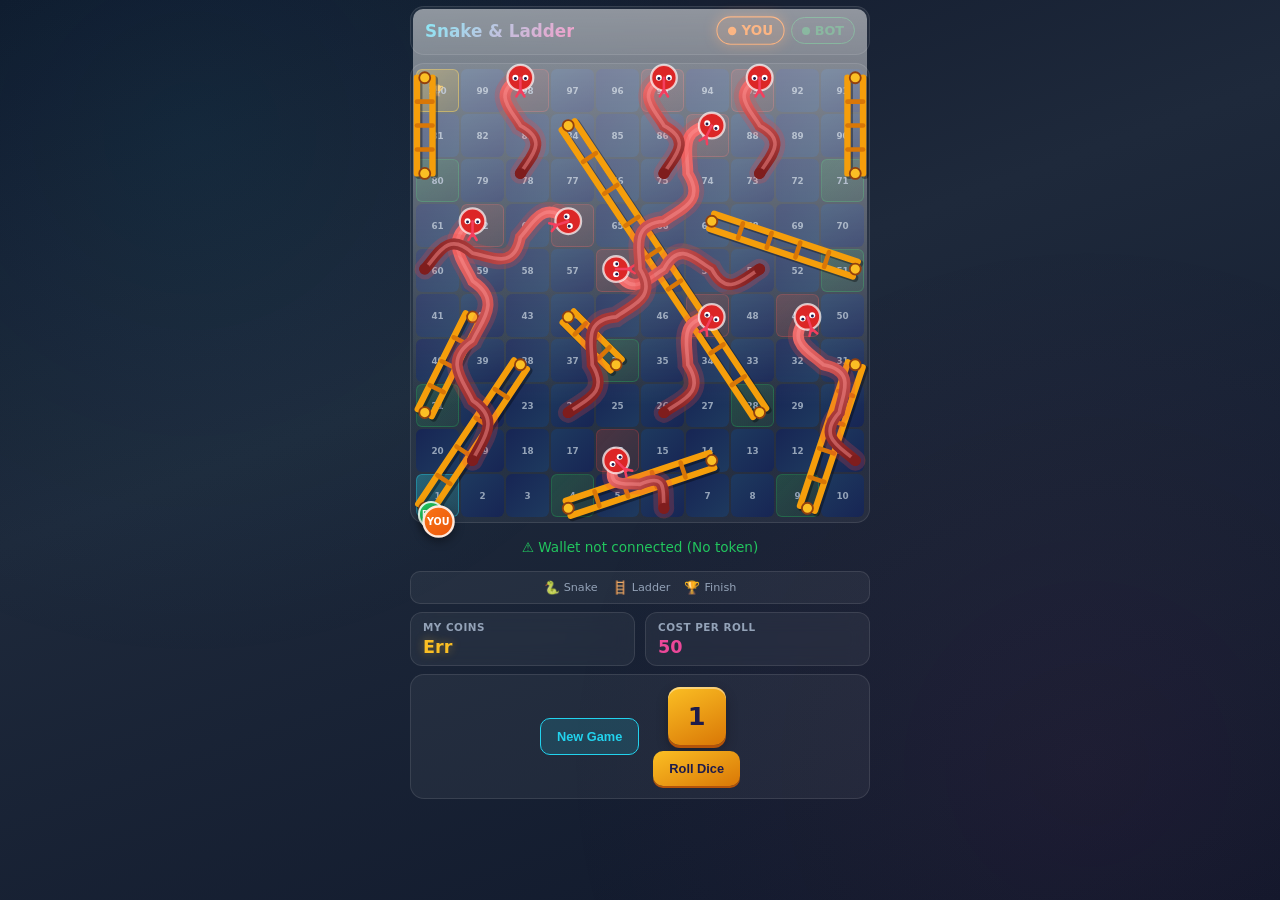
==== snake and ladder/index.html @ 49835e24 "add the snake and ladder" ====
<!DOCTYPE html>
<html lang="en">
<head>
    <meta charset="UTF-8">
    <meta name="viewport" content="width=device-width, initial-scale=1.0, maximum-scale=1.0, user-scalable=no">
    <title>Snake & Ladder - You vs Bot</title>
    <style>
        :root {
            --bg-primary: #0f172a;
            --bg-secondary: #1e293b;
            --bg-card: #334155;
            --cell-even: #1e3a5f;
            --cell-odd: #172554;
            --accent-cyan: #22d3ee;
            --accent-orange: #f97316;
            --accent-green: #22c55e;
            --accent-pink: #ec4899;
            --accent-purple: #a855f7;
            --accent-yellow: #eab308;
            --glass-bg: rgba(255, 255, 255, 0.05);
            --glass-border: rgba(255, 255, 255, 0.1);
            --text-primary: #f1f5f9;
            --text-secondary: #94a3b8;
            --shadow-soft: 0 4px 20px rgba(0, 0, 0, 0.25);
        }

        * {
            margin: 0;
            padding: 0;
            box-sizing: border-box;
            -webkit-tap-highlight-color: transparent;
        }

        html, body {
            height: 100%;
            overflow: hidden;
            touch-action: manipulation;
        }

        body {
            font-family: system-ui, -apple-system, 'Segoe UI', Roboto, sans-serif;
            background: linear-gradient(160deg, #0f172a 0%, #1e293b 40%, #0f172a 100%);
            color: var(--text-primary);
            display: flex;
            flex-direction: column;
            align-items: center;
            justify-content: center;
            height: 100vh;
            padding: 6px;
            position: relative;
        }

        body::before {
            content: '';
            position: fixed;
            top: 0;
            left: 0;
            right: 0;
            bottom: 0;
            background:
                radial-gradient(circle at 15% 15%, rgba(34, 211, 238, 0.06) 0%, transparent 40%),
                radial-gradient(circle at 85% 85%, rgba(236, 72, 153, 0.05) 0%, transparent 40%);
            pointer-events: none;
            z-index: 0;
        }

        .game-container {
            width: 100%;
            max-width: 460px;
            height: 100vh;
            display: flex;
            flex-direction: column;
            gap: 8px;
            position: relative;
            z-index: 1;
        }

        .top-bar {
            display: flex;
            justify-content: space-between;
            align-items: center;
            padding: 10px 14px;
            background: var(--glass-bg);
            border: 1px solid var(--glass-border);
            border-radius: 14px;
            backdrop-filter: blur(10px);
        }

        .game-title {
            font-size: 1.05rem;
            font-weight: 700;
            background: linear-gradient(135deg, var(--accent-cyan), var(--accent-pink));
            -webkit-background-clip: text;
            -webkit-text-fill-color: transparent;
            background-clip: text;
        }

        .turn-display {
            display: flex;
            gap: 8px;
        }

        .turn-badge {
            display: flex;
            align-items: center;
            gap: 5px;
            padding: 5px 10px;
            border-radius: 16px;
            font-size: 0.8rem;
            font-weight: 600;
            background: var(--glass-bg);
            border: 1.5px solid transparent;
            transition: all 0.25s ease;
            opacity: 0.5;
        }

        .turn-badge.active {
            opacity: 1;
            transform: scale(1.05);
        }

        .turn-badge.p1 { border-color: var(--accent-orange); color: var(--accent-orange); }
        .turn-badge.p1.active { background: rgba(249, 115, 22, 0.15); box-shadow: 0 0 12px rgba(249, 115, 22, 0.4); }

        .turn-badge.p2 { border-color: var(--accent-green); color: var(--accent-green); }
        .turn-badge.p2.active { background: rgba(34, 197, 94, 0.15); box-shadow: 0 0 12px rgba(34, 197, 94, 0.4); }

        .turn-dot {
            width: 8px;
            height: 8px;
            border-radius: 50%;
        }

        .board-container {
            width: 100%;
            aspect-ratio: 1;
            background: var(--glass-bg);
            border: 1px solid var(--glass-border);
            border-radius: 14px;
            padding: 5px;
            position: relative;
        }

        .board {
            width: 100%;
            height: 100%;
            display: grid;
            grid-template-columns: repeat(10, 1fr);
            grid-template-rows: repeat(10, 1fr);
            gap: 2px;
            position: relative;
        }

        .cell {
            display: flex;
            align-items: center;
            justify-content: center;
            font-size: 0.55rem;
            font-weight: 600;
            border-radius: 6px;
            position: relative;
            transition: all 0.2s ease;
            color: var(--text-secondary);
        }

        .cell:nth-child(odd) { background: linear-gradient(135deg, var(--cell-odd), var(--cell-even)); }
        .cell:nth-child(even) { background: linear-gradient(135deg, var(--cell-even), var(--cell-odd)); }

        .cell.snake-cell {
            background: linear-gradient(135deg, rgba(239, 68, 68, 0.18), rgba(239, 68, 68, 0.07));
            border: 1px solid rgba(239, 68, 68, 0.25);
        }

        .cell.ladder-cell {
            background: linear-gradient(135deg, rgba(34, 197, 94, 0.18), rgba(34, 197, 94, 0.07));
            border: 1px solid rgba(34, 197, 94, 0.25);
        }

        /* SVG overlay for real snakes & ladders */
        #board-svg {
            position: absolute;
            top: 0; left: 0;
            width: 100%; height: 100%;
            pointer-events: none;
            z-index: 5;
            overflow: visible;
        }

        .cell.start {
            background: linear-gradient(135deg, rgba(34, 211, 238, 0.3), rgba(34, 211, 238, 0.15));
            border: 1px solid rgba(34, 211, 238, 0.4);
        }

        .cell.finish {
            background: linear-gradient(135deg, rgba(234, 179, 8, 0.35), rgba(234, 179, 8, 0.15));
            border: 1px solid rgba(234, 179, 8, 0.5);
        }

        .cell.finish::after {
            content: '🏆';
            position: absolute;
            font-size: 0.65rem;
        }

        .player-token {
            position: absolute;
            width: 5.8%;
            height: 5.8%;
            border-radius: 50%;
            display: flex;
            align-items: center;
            justify-content: center;
            font-weight: 800;
            font-size: 0.5rem;
            color: #fff;
            z-index: 15;
            transition: left 0.2s cubic-bezier(0.34, 1.56, 0.64, 1), top 0.2s cubic-bezier(0.34, 1.56, 0.64, 1);
            box-shadow: 0 3px 8px rgba(0,0,0,0.4);
            border: 2px solid rgba(255,255,255,0.85);
        }

        .player-token.p1 { background: linear-gradient(135deg, #f97316, #ea580c); }
        .player-token.p2 { background: linear-gradient(135deg, #22c55e, #16a34a); }

        .player-token.active {
            transform: scale(1.2);
            z-index: 25;
            animation: glowPulse 1s ease-in-out infinite;
        }

        @keyframes glowPulse {
            0%, 100% { box-shadow: 0 3px 8px rgba(0,0,0,0.4), 0 0 0 0 currentColor; }
            50% { box-shadow: 0 3px 8px rgba(0,0,0,0.4), 0 0 15px 3px currentColor; }
        }

        .player-token.bot-highlight {
            animation: botPulse 0.4s ease-in-out 2;
        }

        @keyframes botPulse {
            0%   { box-shadow: 0 3px 8px rgba(0,0,0,0.4), 0 0 0 0 rgba(34,197,94,0.8); }
            50%  { box-shadow: 0 3px 8px rgba(0,0,0,0.4), 0 0 22px 6px rgba(34,197,94,0.6); transform: scale(1.3); }
            100% { box-shadow: 0 3px 8px rgba(0,0,0,0.4), 0 0 0 0 rgba(34,197,94,0.0); }
        }

        .player-token.sliding {
            animation: snakeSlither 0.6s ease-in-out;
        }

        @keyframes snakeSlither {
            0% { transform: scale(1) translateX(0); }
            25% { transform: scale(0.85) translateX(-3px); }
            50% { transform: scale(0.9) translateX(3px); }
            75% { transform: scale(0.85) translateX(-3px); }
            100% { transform: scale(1) translateX(0); }
        }

        .player-token.climbing {
            animation: ladderClimb 0.5s ease-out;
        }

        @keyframes ladderClimb {
            0% { transform: scale(1) translateY(0); }
            40% { transform: scale(1.15) translateY(-8px); }
            100% { transform: scale(1) translateY(0); }
        }

        .status-bar {
            text-align: center;
            padding: 6px 10px;
            font-size: 0.85rem;
            color: var(--text-secondary);
            min-height: 32px;
            display: flex;
            align-items: center;
            justify-content: center;
            font-weight: 500;
        }

        .status-bar.your-turn {
            color: var(--accent-orange);
        }

        .status-bar.bot-turn {
            color: var(--accent-green);
        }

        .controls-bar {
            display: flex;
            justify-content: center;
            align-items: center;
            gap: 14px;
            padding: 12px;
            background: var(--glass-bg);
            border: 1px solid var(--glass-border);
            border-radius: 14px;
        }

        .dice-wrapper {
            display: flex;
            flex-direction: column;
            align-items: center;
            gap: 6px;
        }

        .dice {
            width: 58px;
            height: 58px;
            background: linear-gradient(155deg, #fbbf24, #d97706);
            border-radius: 12px;
            display: flex;
            align-items: center;
            justify-content: center;
            font-size: 1.6rem;
            font-weight: 900;
            color: #1e1b4b;
            cursor: pointer;
            user-select: none;
            -webkit-user-select: none;
            transition: transform 0.12s ease, box-shadow 0.15s ease;
            box-shadow: 
                0 3px 0 #b45309,
                0 5px 12px rgba(0,0,0,0.3),
                inset 0 2px 0 rgba(255,255,255,0.4);
        }

        .dice::before {
            content: '';
            position: absolute;
            top: 3px;
            left: 3px;
            right: 3px;
            height: 45%;
            background: linear-gradient(to bottom, rgba(255,255,255,0.5), transparent);
            border-radius: 10px;
            pointer-events: none;
        }

        .dice:active {
            transform: translateY(2px);
            box-shadow: 
                0 1px 0 #b45309,
                0 2px 6px rgba(0,0,0,0.25),
                inset 0 2px 0 rgba(255,255,255,0.4);
        }

        .dice.rolling {
            animation: diceSpin 0.5s ease-out;
        }

        @keyframes diceSpin {
            0% { transform: rotate(-8deg) scale(1); }
            25% { transform: rotate(100deg) scale(1.1); }
            50% { transform: rotate(180deg) scale(0.9); }
            75% { transform: rotate(280deg) scale(1.1); }
            100% { transform: rotate(360deg) scale(1); }
        }

        .btn {
            padding: 10px 16px;
            font-size: 0.8rem;
            font-weight: 600;
            border: none;
            border-radius: 10px;
            cursor: pointer;
            transition: all 0.15s ease;
            background: var(--glass-bg);
            color: var(--text-primary);
            border: 1px solid var(--glass-border);
        }

        .btn:active {
            transform: scale(0.97);
        }

        .btn.roll {
            background: linear-gradient(155deg, #fbbf24, #d97706);
            color: #1e1b4b;
            border: none;
            box-shadow: 0 2px 0 #b45309;
        }

        .btn.roll:active {
            box-shadow: 0 1px 0 #b45309;
            transform: translateY(1px);
        }

        .btn.roll:disabled {
            opacity: 0.55;
            cursor: not-allowed;
            transform: none;
        }

        .btn.roll:disabled:active {
            transform: translateY(0);
            box-shadow: 0 2px 0 #b45309;
        }

        .btn.new-game {
            background: rgba(34, 211, 238, 0.15);
            border-color: var(--accent-cyan);
            color: var(--accent-cyan);
        }

        .legend-bar {
            display: flex;
            justify-content: center;
            gap: 14px;
            padding: 8px;
            background: var(--glass-bg);
            border: 1px solid var(--glass-border);
            border-radius: 10px;
            font-size: 0.7rem;
            color: var(--text-secondary);
        }

        .legend-item {
            display: flex;
            align-items: center;
            gap: 4px;
        }

        .legend-icon { font-size: 0.8rem; }

        .modal {
            display: none;
            position: fixed;
            top: 0;
            left: 0;
            width: 100%;
            height: 100%;
            background: rgba(15, 23, 42, 0.92);
            align-items: center;
            justify-content: center;
            z-index: 120;
            backdrop-filter: blur(6px);
        }

        .modal.show { display: flex; animation: modalIn 0.25s ease; }

        @keyframes modalIn {
            from { opacity: 0; }
            to { opacity: 1; }
        }

        .modal-content {
            background: linear-gradient(155deg, #1e293b, #334155);
            padding: 28px;
            border-radius: 20px;
            text-align: center;
            box-shadow: 0 10px 40px rgba(0,0,0,0.5);
            border: 1px solid var(--glass-border);
            animation: modalPop 0.3s cubic-bezier(0.34, 1.56, 0.64, 1);
            max-width: 300px;
            width: 90%;
        }

        @keyframes modalPop {
            from { transform: translateY(30px) scale(0.9); opacity: 0; }
            to { transform: translateY(0) scale(1); opacity: 1; }
        }

        .winner-title {
            font-size: 1.8rem;
            font-weight: 800;
            margin-bottom: 6px;
        }

        .winner-msg {
            font-size: 0.95rem;
            color: var(--text-secondary);
            margin-bottom: 24px;
        }

        .modal-actions {
            display: flex;
            gap: 10px;
            justify-content: center;
        }

        .wallet-row {
            display: flex;
            justify-content: space-between;
            gap: 10px;
            width: 100%;
        }

        .wallet-card {
            flex: 1;
            background: var(--glass-bg);
            border: 1px solid var(--glass-border);
            border-radius: 12px;
            padding: 8px 12px;
            display: flex;
            flex-direction: column;
            gap: 4px;
            backdrop-filter: blur(10px);
        }

        .wallet-card span {
            font-size: 0.65rem;
            color: var(--text-secondary);
            text-transform: uppercase;
            letter-spacing: 0.5px;
            font-weight: 600;
        }

        .wallet-card strong {
            font-size: 1.1rem;
            font-weight: 700;
            color: var(--text-primary);
        }

        .wallet-card.accent strong {
            color: #fbbf24;
            text-shadow: 0 0 10px rgba(251, 191, 36, 0.4);
        }
        
        .wallet-card.cost strong {
            color: var(--accent-pink);
        }

        @media (max-width: 360px) {
            .game-title { font-size: 0.9rem; }
            .dice { width: 50px; height: 50px; font-size: 1.4rem; }
            .btn { padding: 8px 12px; font-size: 0.75rem; }
            .turn-badge { padding: 4px 8px; font-size: 0.7rem; }
        }
    </style>
</head>
<body>
    <div class="game-container">
        <div class="top-bar">
            <div class="game-title">Snake & Ladder</div>
            <div class="turn-display" id="turn-display"></div>
        </div>

        <div class="board-container">
            <div class="board" id="board"></div>
            <svg id="board-svg" viewBox="0 0 100 100" preserveAspectRatio="none"></svg>
        </div>

        <div class="status-bar" id="status-bar">Your Turn - Roll the dice!</div>

        <div class="legend-bar">
            <div class="legend-item"><span class="legend-icon">🐍</span> Snake</div>
            <div class="legend-item"><span class="legend-icon">🪜</span> Ladder</div>
            <div class="legend-item"><span class="legend-icon">🏆</span> Finish</div>
        </div>

        <div class="wallet-row">
            <div class="wallet-card accent">
                <span>My Coins</span>
                <strong id="user-coins">--</strong>
            </div>
            <div class="wallet-card cost">
                <span>Cost Per Roll</span>
                <strong>50</strong>
            </div>
        </div>

        <div class="controls-bar">
            <button class="btn new-game" id="new-game-btn">New Game</button>
            <div class="dice-wrapper">
                <div class="dice" id="dice">1</div>
                <button class="btn roll" id="roll-btn">Roll Dice</button>
            </div>
        </div>
    </div>

    <div class="modal" id="winner-modal">
        <div class="modal-content">
            <div class="winner-title" id="winner-title">You Win!</div>
            <div class="winner-msg" id="winner-msg">🎉 Congratulations! 🎉</div>
            <div class="modal-actions">
                <button class="btn new-game" id="rematch-btn">Play Again</button>
            </div>
        </div>
    </div>

    <script>
        (function() {
            const BOARD_SIZE = 10;
            const TOTAL_CELLS = 100;
            const BOT_DELAY_MIN = 500;
            const BOT_DELAY_MAX = 800;

            const SNAKES = { 16:6, 47:26, 49:11, 56:53, 62:19, 64:60, 87:24, 93:73, 95:75, 98:78 };
            const LADDERS = { 1:38, 4:14, 9:31, 21:42, 28:84, 36:44, 51:67, 71:91, 80:100 };

            const HUMAN = 1;
            const BOT = 2;
            
            // Backend Integration
            const urlParams = new URLSearchParams(window.location.search);
            const token = urlParams.get('token');
            const gameSlug = urlParams.get('gameSlug') || 'snake-and-ladder';
            const BASE_URL = window.location.hostname === 'localhost' || window.location.hostname === '127.0.0.1' 
                ? 'http://localhost:5001/api' 
                : 'https://tapori.onrender.com/api';

            async function apiRequest(path, options = {}) {
                if (!token) throw new Error("Wallet not connected (No token)");
                const response = await fetch(`${BASE_URL}${path}`, {
                    ...options,
                    headers: {
                        "Content-Type": "application/json",
                        "Authorization": `Bearer ${token}`,
                        ...(options.headers || {})
                    }
                });
                const data = await response.json().catch(() => ({}));
                if (!response.ok || data?.success === false) {
                    throw new Error(data?.error?.message || data?.message || "Request failed");
                }
                return data;
            }
            
            let players = [];
            let currentTurn = HUMAN;
            let isRolling = false;
            let gameOver = false;

            const el = {
                board: document.getElementById('board'),
                dice: document.getElementById('dice'),
                rollBtn: document.getElementById('roll-btn'),
                newGameBtn: document.getElementById('new-game-btn'),
                statusBar: document.getElementById('status-bar'),
                turnDisplay: document.getElementById('turn-display'),
                winnerModal: document.getElementById('winner-modal'),
                winnerTitle: document.getElementById('winner-title'),
                winnerMsg: document.getElementById('winner-msg'),
                rematchBtn: document.getElementById('rematch-btn'),
                userCoins: document.getElementById('user-coins')
            };

            function getCellPos(num) {
                num = Math.max(1, Math.min(num, TOTAL_CELLS));
                const zb = num - 1;
                const row = Math.floor(zb / BOARD_SIZE);
                let col = zb % BOARD_SIZE;
                if (row % 2 === 1) col = BOARD_SIZE - 1 - col;
                const x = (col / (BOARD_SIZE - 1)) * 94;
                const y = ((BOARD_SIZE - 1 - row) / (BOARD_SIZE - 1)) * 94;
                return { x: x + 3, y: y + 3 };
            }

            // ── SVG helpers ────────────────────────────────────────────────
            const SVG_NS = 'http://www.w3.org/2000/svg';
            function svgEl(tag, attrs) {
                const e = document.createElementNS(SVG_NS, tag);
                Object.entries(attrs).forEach(([k,v]) => e.setAttribute(k, v));
                return e;
            }

            // Same coordinate system as getCellPos — SVG viewBox 0 0 100 100
            function cellCenter(num) {
                num = Math.max(1, Math.min(num, TOTAL_CELLS));
                const zb = num - 1;
                const row = Math.floor(zb / BOARD_SIZE);
                let col = zb % BOARD_SIZE;
                if (row % 2 === 1) col = BOARD_SIZE - 1 - col;
                return {
                    x: (col / 9) * 94 + 3,
                    y: ((9 - row) / 9) * 94 + 3
                };
            }

            function drawLadder(svg, from, to) {
                const B = cellCenter(from), T = cellCenter(to);
                const dx = T.x-B.x, dy = T.y-B.y;
                const len = Math.sqrt(dx*dx+dy*dy);
                if (len < 1) return;
                const ux=dx/len, uy=dy/len, px=-uy, py=ux;
                const gap = 1.7;
                // two rail endpoints
                const r1 = { x1:B.x+px*gap,y1:B.y+py*gap, x2:T.x+px*gap,y2:T.y+py*gap };
                const r2 = { x1:B.x-px*gap,y1:B.y-py*gap, x2:T.x-px*gap,y2:T.y-py*gap };
                const g = svgEl('g', { class:'lad' });
                // drop shadow
                [r1,r2].forEach(r => g.appendChild(svgEl('line',
                    { x1:r.x1+.4,y1:r.y1+.4,x2:r.x2+.4,y2:r.y2+.4,
                      stroke:'rgba(0,0,0,0.35)', 'stroke-width':'1.6','stroke-linecap':'round'})));
                // rails
                [r1,r2].forEach(r => g.appendChild(svgEl('line',
                    { x1:r.x1,y1:r.y1,x2:r.x2,y2:r.y2,
                      stroke:'#f59e0b','stroke-width':'1.4','stroke-linecap':'round'})));
                // rungs
                const nRungs = Math.max(3, Math.round(len / 9));
                for (let i = 1; i <= nRungs; i++) {
                    const t = i / (nRungs + 1);
                    const rx1=r1.x1+(r1.x2-r1.x1)*t, ry1=r1.y1+(r1.y2-r1.y1)*t;
                    const rx2=r2.x1+(r2.x2-r2.x1)*t, ry2=r2.y1+(r2.y2-r2.y1)*t;
                    g.appendChild(svgEl('line',
                        { x1:rx1,y1:ry1,x2:rx2,y2:ry2,
                          stroke:'#d97706','stroke-width':'1.0','stroke-linecap':'round'}));
                }
                // end caps
                [B,T].forEach(p => g.appendChild(svgEl('circle',
                    { cx:p.x,cy:p.y,r:'1.2',fill:'#fbbf24',stroke:'#92400e','stroke-width':'0.4'})));
                svg.appendChild(g);
            }

            function drawSnake(svg, from, to) {
                const H = cellCenter(from), T = cellCenter(to);
                const dx=T.x-H.x, dy=T.y-H.y;
                const len=Math.sqrt(dx*dx+dy*dy);
                if (len<1) return;
                const ux=dx/len, uy=dy/len, px=-uy, py=ux;
                const segs = Math.max(2, Math.round(len/12));
                const amp  = Math.min(6.5, 38/segs);

                // Build sinusoidal cubic-bezier path
                let d = `M ${H.x.toFixed(2)} ${H.y.toFixed(2)}`;
                for (let i=0; i<segs; i++) {
                    const side = (i%2===0) ? 1 : -1;
                    const t1=(i+0.33)/segs, t2=(i+0.67)/segs, t3=(i+1)/segs;
                    const ex=H.x+dx*t3, ey=H.y+dy*t3;
                    const c1x=H.x+dx*t1+px*side*amp,   c1y=H.y+dy*t1+py*side*amp;
                    const c2x=H.x+dx*t2+px*side*amp*.3, c2y=H.y+dy*t2+py*side*amp*.3;
                    d+=` C ${c1x.toFixed(2)} ${c1y.toFixed(2)}, ${c2x.toFixed(2)} ${c2y.toFixed(2)}, ${ex.toFixed(2)} ${ey.toFixed(2)}`;
                }

                const gid = `sg${from}_${to}`;
                const g = svgEl('g', { class:'snk' });

                // gradient head→tail
                const defs = svgEl('defs',{});
                const grad = svgEl('linearGradient',
                    { id:gid, gradientUnits:'userSpaceOnUse',
                      x1:H.x, y1:H.y, x2:T.x, y2:T.y });
                grad.appendChild(Object.assign(svgEl('stop',{ offset:'0%'}),  {}) );
                grad.lastChild.setAttribute('stop-color','#f87171');
                grad.appendChild(svgEl('stop',{ offset:'100%','stop-color':'#7f1d1d'}));
                defs.appendChild(grad);
                g.appendChild(defs);

                // glow
                g.appendChild(svgEl('path',{ d, fill:'none',
                    stroke:'rgba(239,68,68,0.22)','stroke-width':'4.5','stroke-linecap':'round'}));
                // body
                g.appendChild(svgEl('path',{ d, fill:'none',
                    stroke:`url(#${gid})`,'stroke-width':'2.4','stroke-linecap':'round'}));
                // highlight stripe
                g.appendChild(svgEl('path',{ d, fill:'none',
                    stroke:'rgba(255,150,150,0.45)','stroke-width':'0.8','stroke-linecap':'round'}));

                // head
                g.appendChild(svgEl('circle',
                    { cx:H.x,cy:H.y,r:'2.8',fill:'#dc2626',stroke:'rgba(255,255,255,0.7)','stroke-width':'0.5'}));

                // eyes
                [[px,py],[-px,-py]].forEach(([ex,ey]) => {
                    g.appendChild(svgEl('circle',
                        { cx:(H.x+ex*1.1).toFixed(2),cy:(H.y+ey*1.1).toFixed(2),
                          r:'0.65',fill:'#fff'}));
                    g.appendChild(svgEl('circle',
                        { cx:(H.x+ex*1.1+ux*.15).toFixed(2),cy:(H.y+ey*1.1+uy*.15).toFixed(2),
                          r:'0.32',fill:'#1e1b4b'}));
                });

                // forked tongue
                const tb = { x:H.x+ux*3.2, y:H.y+uy*3.2 };
                [[px*.9,py*.9],[-px*.9,-py*.9]].forEach(([tx,ty]) => {
                    g.appendChild(svgEl('line',
                        { x1:(H.x+ux*2.6).toFixed(2),y1:(H.y+uy*2.6).toFixed(2),
                          x2:(tb.x+ux*.9+tx).toFixed(2),y2:(tb.y+uy*.9+ty).toFixed(2),
                          stroke:'#f43f5e','stroke-width':'0.55','stroke-linecap':'round'}));
                });
                g.appendChild(svgEl('line',
                    { x1:H.x.toFixed(2),y1:H.y.toFixed(2),
                      x2:tb.x.toFixed(2),y2:tb.y.toFixed(2),
                      stroke:'#f43f5e','stroke-width':'0.55','stroke-linecap':'round'}));

                // tail
                g.appendChild(svgEl('circle',
                    { cx:T.x,cy:T.y,r:'1.2',fill:'#7f1d1d'}));

                svg.appendChild(g);
            }

            function drawSnakesAndLadders() {
                const svg = document.getElementById('board-svg');
                svg.innerHTML = '';
                // Ladders first (rendered below snakes)
                Object.entries(LADDERS).forEach(([f,t]) => drawLadder(svg, +f, +t));
                // Snakes on top
                Object.entries(SNAKES).forEach(([f,t])  => drawSnake(svg,  +f, +t));
            }
            // ── Board builder ──────────────────────────────────────────────
            function buildBoard() {
                el.board.innerHTML = '';
                for (let row = 0; row < BOARD_SIZE; row++) {
                    for (let col = 0; col < BOARD_SIZE; col++) {
                        const cell = document.createElement('div');
                        cell.className = 'cell';
                        // CSS row 0 = top (cells 91-100), CSS row 9 = bottom (cells 1-10)
                        // Even CSS rows = logical-odd rows → Right-to-Left
                        // Odd CSS rows  = logical-even rows → Left-to-Right
                        let num;
                        if (row % 2 === 0) {
                            num = (BOARD_SIZE - 1 - row) * BOARD_SIZE + (BOARD_SIZE - 1 - col) + 1;
                        } else {
                            num = (BOARD_SIZE - 1 - row) * BOARD_SIZE + col + 1;
                        }
                        cell.textContent = num;
                        if (num === 1)    cell.classList.add('start');
                        if (num === 100)  cell.classList.add('finish');
                        if (SNAKES[num])  cell.classList.add('snake-cell');
                        if (LADDERS[num]) cell.classList.add('ladder-cell');
                        el.board.appendChild(cell);
                    }
                }
                requestAnimationFrame(drawSnakesAndLadders);
            }

            function renderTokens() {
                document.querySelectorAll('.player-token').forEach(e => e.remove());
                players.forEach((p, i) => {
                    const tok = document.createElement('div');
                    tok.className = `player-token p${p.id}`;
                    tok.id = `tok-${p.id}`;
                    tok.textContent = p.id === HUMAN ? 'YOU' : 'BOT';
                    el.board.parentElement.appendChild(tok);
                });
                updatePositions();
            }

            function updatePositions() {
                players.forEach((p, i) => {
                    const tok = document.getElementById(`tok-${p.id}`);
                    if (tok) {
                        const pos = getCellPos(p.position);
                        const offset = i * 1.5;
                        tok.style.left = `calc(${pos.x}% - ${offset}%)`;
                        tok.style.top = `calc(${pos.y}% - ${offset}%)`;
                        tok.classList.toggle('active', p.id === currentTurn);
                    }
                });
            }

            function updateTurnDisplay() {
                el.turnDisplay.innerHTML = '';
                players.forEach((p, i) => {
                    const badge = document.createElement('div');
                    const isActive = (p.id === HUMAN && currentTurn === HUMAN) || (p.id === BOT && currentTurn === BOT);
                    badge.className = `turn-badge p${p.id} ${isActive ? 'active' : ''}`;
                    const colors = {1:'#f97316',2:'#22c55e'};
                    const labels = {1:'YOU',2:'BOT'};
                    badge.innerHTML = `<span class="turn-dot" style="background:${colors[p.id]}"></span>${labels[p.id]}`;
                    el.turnDisplay.appendChild(badge);
                });
            }

            function setStatus(msg, type) {
                el.statusBar.textContent = msg;
                el.statusBar.classList.remove('your-turn', 'bot-turn');
                if (type === 'human') el.statusBar.classList.add('your-turn');
                else if (type === 'bot') el.statusBar.classList.add('bot-turn');
            }

            // --- Weighted dice: Bot favors 4, 5, 6 ---
            // Weights: 1→5%, 2→8%, 3→12%, 4→25%, 5→25%, 6→25%
            const BOT_DICE_WEIGHTS = [5, 8, 12, 25, 25, 25]; // sum = 100

            function weightedBotRoll() {
                const r = Math.random() * 100;
                let acc = 0;
                for (let i = 0; i < BOT_DICE_WEIGHTS.length; i++) {
                    acc += BOT_DICE_WEIGHTS[i];
                    if (r < acc) return i + 1;
                }
                return 6;
            }

            // Smart near-win: if bot is close to 100, try to get exact roll
            function smartBotRoll(botPos) {
                const needed = 100 - botPos;
                // Within winning range 1-6
                if (needed >= 1 && needed <= 6) {
                    // 65% chance to "get lucky" and roll the exact winning number
                    if (Math.random() < 0.65) return needed;
                }
                // Avoid snakes when near them (within 6 steps)
                const snakeHeads = Object.keys(SNAKES).map(Number);
                const safeWeights = [5, 8, 12, 25, 25, 25];
                let filtered = [];
                for (let v = 1; v <= 6; v++) {
                    const dest = botPos + v;
                    if (dest <= 100 && snakeHeads.includes(dest)) {
                        // Snake head — lower weight by 80%
                        filtered.push(safeWeights[v - 1] * 0.2);
                    } else {
                        filtered.push(safeWeights[v - 1]);
                    }
                }
                const total = filtered.reduce((a, b) => a + b, 0);
                const r = Math.random() * total;
                let acc = 0;
                for (let i = 0; i < filtered.length; i++) {
                    acc += filtered[i];
                    if (r < acc) return i + 1;
                }
                return weightedBotRoll();
            }

            async function rollDice() {
                if (isRolling || gameOver) return;

                const isBot = currentTurn === BOT;

                if (!isBot) {
                    try {
                        setStatus('Spending 50 coins...', 'human');
                        el.rollBtn.disabled = true;
                        
                        const res = await apiRequest("/game/play", {
                            method: "POST",
                            body: JSON.stringify({
                                gameSlug: gameSlug,
                                coinCost: 50,
                                playCost: 50,
                                amount: 50,
                                coins: 50,
                                betAmount: 50
                            })
                        });
                        
                        if (res && res.user) {
                            el.userCoins.textContent = res.user.coins;
                        }
                    } catch (error) {
                        const errMsg = error.message.includes('Insufficient') ? 'Not enough coins (Need 50)' : error.message;
                        setStatus(`⚠️ ${errMsg}`, 'human');
                        el.rollBtn.disabled = false;
                        return; // Stop the roll
                    }
                }

                isRolling = true;
                el.rollBtn.disabled = true;

                el.dice.classList.add('rolling');

                if (isBot) {
                    setStatus('🤖 Bot is rolling…', 'bot');
                } else {
                    setStatus('Rolling…', 'human');
                }

                // Fast shuffle: 8 ticks × 45ms = ~360ms total animation
                let cnt = 0;
                const iv = setInterval(() => {
                    el.dice.textContent = Math.floor(Math.random() * 6) + 1;
                    cnt++;
                    if (cnt >= 8) {
                        clearInterval(iv);
                        finalRoll();
                    }
                }, 45);
            }

            function finalRoll() {
                el.dice.classList.remove('rolling');

                // Determine roll value
                let val;
                if (currentTurn === BOT) {
                    const botPos = players.find(pl => pl.id === BOT).position;
                    val = smartBotRoll(botPos);
                } else {
                    val = Math.floor(Math.random() * 6) + 1;
                }

                el.dice.textContent = val;

                if (currentTurn === BOT) {
                    setStatus(`🎲 Bot rolled ${val}!`, 'bot');
                    // Highlight bot token briefly
                    const botTok = document.getElementById('tok-2');
                    if (botTok) {
                        botTok.classList.add('bot-highlight');
                        setTimeout(() => botTok.classList.remove('bot-highlight'), 900);
                    }
                } else {
                    setStatus(`🎲 You rolled ${val}!`, 'human');
                }

                setTimeout(() => movePlayer(val), 320);
            }

            function movePlayer(step) {
                const p = players.find(pl => pl.id === currentTurn);
                const dest = p.position + step;

                if (dest > TOTAL_CELLS) {
                    const needed = TOTAL_CELLS - p.position;
                    if (currentTurn === BOT) {
                        setStatus(`🤖 Bot needs ${needed} to win — skipped!`, 'bot');
                    } else {
                        setStatus(`⚠️ Need ${needed} to win — skipped!`, 'human');
                    }
                    setTimeout(nextTurn, 600);
                    return;
                }

                // Animate all moves including the winning move to 100
                animateMove(p, p.position, dest, () => {
                    p.position = dest;
                    updatePositions();
                    if (dest === TOTAL_CELLS) {
                        if (currentTurn === BOT) setStatus('🤖 Bot reached 100! 🏆', 'bot');
                        else setStatus('🏆 You reached 100!', 'human');
                        setTimeout(winGame, 400);
                        return;
                    }
                    if (currentTurn === BOT) {
                        setStatus(`🤖 Bot moved to ${dest}`, 'bot');
                    } else {
                        setStatus(`✅ You moved to ${dest}`, 'human');
                    }
                    setTimeout(() => checkEntity(p), 220);
                });
            }

            function animateMove(p, from, to, cb) {
                const dir = from < to ? 1 : -1;
                let cur = from;
                const move = () => {
                    cur += dir;
                    p.position = cur;
                    updatePositions();
                    if (cur !== to) {
                        setTimeout(move, 120);
                    } else {
                        cb();
                    }
                };
                move();
            }

            function checkEntity(p) {
                const pos = p.position;
                const tok = document.getElementById(`tok-${p.id}`);

                if (SNAKES[pos]) {
                    const msg = `🐍 Snake! ${pos} → ${SNAKES[pos]}`;
                    if (currentTurn === BOT) setStatus(msg, 'bot');
                    else setStatus(msg, 'human');
                    
                    tok.classList.add('sliding');
                    setTimeout(() => tok.classList.remove('sliding'), 600);
                    animateMove(p, pos, SNAKES[pos], () => {
                        p.position = SNAKES[pos];
                        updatePositions();
                        setTimeout(nextTurn, 500);
                    });
                } else if (LADDERS[pos]) {
                    const msg = `🪜 Ladder! ${pos} → ${LADDERS[pos]}`;
                    if (currentTurn === BOT) setStatus(msg, 'bot');
                    else setStatus(msg, 'human');
                    
                    tok.classList.add('climbing');
                    setTimeout(() => tok.classList.remove('climbing'), 500);
                    animateMove(p, pos, LADDERS[pos], () => {
                        p.position = LADDERS[pos];
                        updatePositions();
                        if (p.position === TOTAL_CELLS) {
                            setTimeout(winGame, 350);
                        } else {
                            setTimeout(nextTurn, 500);
                        }
                    });
                } else if (p.position === TOTAL_CELLS) {
                    winGame();
                } else {
                    nextTurn();
                }
            }

            function nextTurn() {
                if (gameOver) return;

                // CRITICAL: always reset rolling state before any turn switch
                isRolling = false;

                if (currentTurn === HUMAN) {
                    currentTurn = BOT;
                    updateTurnDisplay();
                    updatePositions();

                    const delay = BOT_DELAY_MIN + Math.random() * (BOT_DELAY_MAX - BOT_DELAY_MIN);
                    setStatus('🤖 Bot is thinking…', 'bot');

                    setTimeout(() => {
                        if (!gameOver) rollDice();
                    }, delay);
                } else {
                    currentTurn = HUMAN;
                    updateTurnDisplay();
                    updatePositions();
                    const currentCoins = parseInt(el.userCoins.textContent) || 0;
                    checkCoinBalance(currentCoins);
                }
            }

            async function winGame() {
                gameOver = true;
                const isHumanWinner = currentTurn === HUMAN;
                
                try {
                    // Send result to backend to resolve the last GamePlay record and potentially award coins
                    const res = await apiRequest("/game/result", {
                        method: "POST",
                        body: JSON.stringify({
                            gameSlug: gameSlug,
                            result: isHumanWinner ? "win" : "lose"
                        })
                    });
                    
                    if (res && res.user) {
                        el.userCoins.textContent = res.user.coins;
                    }
                } catch (error) {
                    console.error("Failed to submit game result:", error);
                }

                if (isHumanWinner) {
                    el.winnerTitle.textContent = '🎉 You Win!';
                    el.winnerTitle.style.color = '#f97316';
                    el.winnerMsg.textContent = 'Congratulations! You beat the Bot!';
                } else {
                    el.winnerTitle.textContent = '🤖 Bot Wins!';
                    el.winnerTitle.style.color = '#22c55e';
                    el.winnerMsg.textContent = 'Better luck next time!';
                }
                
                el.winnerModal.classList.add('show');
            }

            function initGame() {
                players = [
                    { position: 1, id: HUMAN },
                    { position: 1, id: BOT }
                ];
                currentTurn = HUMAN;
                isRolling = false;
                gameOver = false;
                el.dice.textContent = '1';
                el.rollBtn.disabled = false;
                el.winnerModal.classList.remove('show');
                renderTokens();
                updateTurnDisplay();
                requestAnimationFrame(drawSnakesAndLadders);
                setStatus('🎮 Your Turn — Roll the dice!', 'human');
            }

            function checkCoinBalance(coins) {
                if (coins < 50) {
                    el.rollBtn.disabled = true;
                    setStatus('⚠️ Not enough coins to play (Need 50)', 'bot');
                } else {
                    if (currentTurn === HUMAN && !isRolling && !gameOver) {
                        el.rollBtn.disabled = false;
                        setStatus('🎮 Your Turn — Roll the dice!', 'human');
                    }
                }
            }

            async function loadGameData() {
                try {
                    const data = await apiRequest(`/game/init?gameSlug=${gameSlug}`);
                    if (data && data.user) {
                        const currentCoins = data.user.coins;
                        el.userCoins.textContent = currentCoins;
                        checkCoinBalance(currentCoins);
                    } else {
                        el.userCoins.textContent = "Err";
                        setStatus("⚠️ API Data: " + JSON.stringify(data), "bot");
                    }
                } catch (error) {
                    console.error("Failed to load game data:", error);
                    el.userCoins.textContent = "Err";
                    setStatus(`⚠️ ${error.message}`, "bot");
                }
            }

            buildBoard();
            initGame();
            loadGameData();

            el.rollBtn.addEventListener('click', rollDice);
            el.newGameBtn.addEventListener('click', initGame);
            el.rematchBtn.addEventListener('click', () => { el.winnerModal.classList.remove('show'); initGame(); });
            el.dice.addEventListener('touchstart', (e) => { e.preventDefault(); rollDice(); });
        })();
    </script>
</body>
</html>
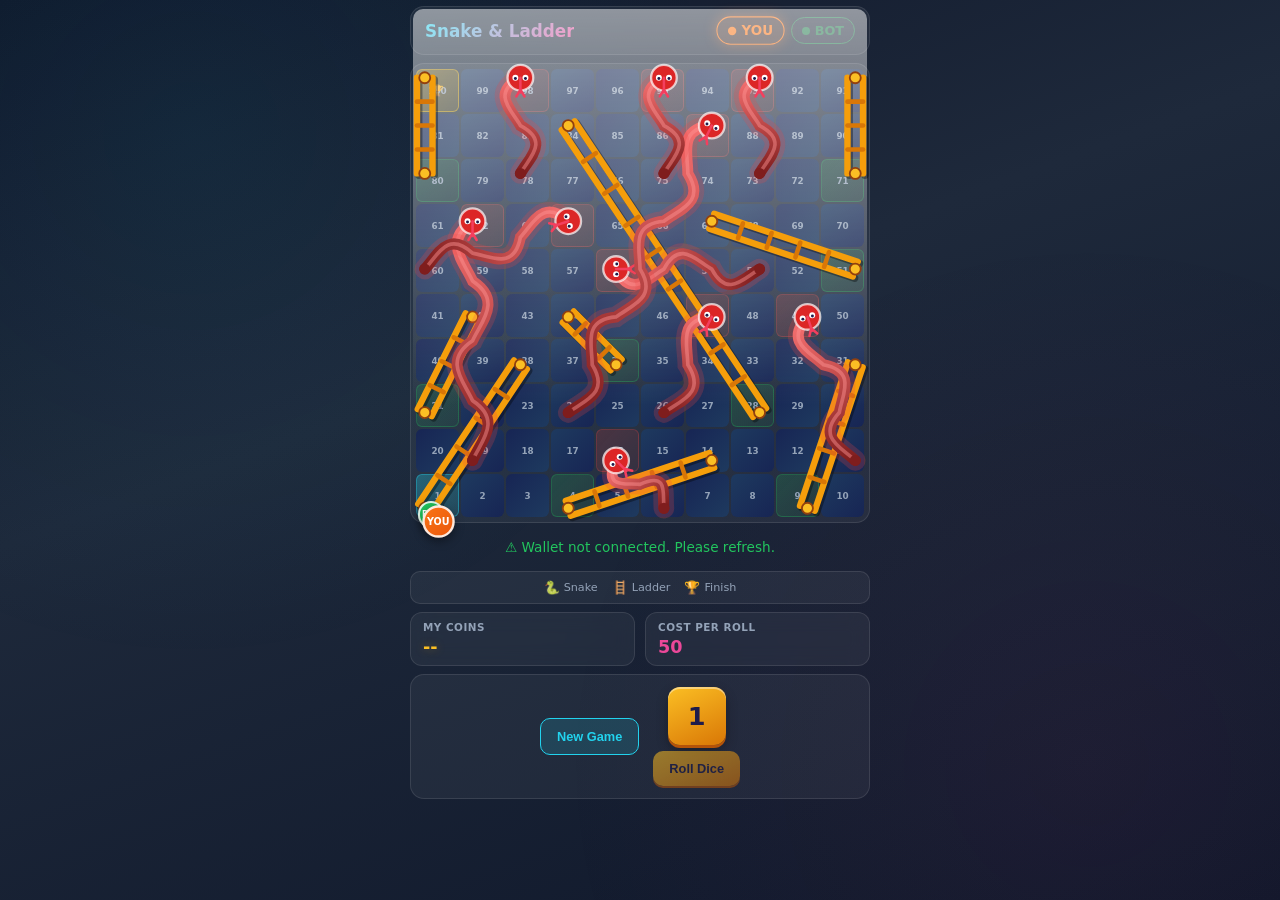
==== commit 525bb6a2: "snake game" ====
--- a/snake and ladder/index.html
+++ b/snake and ladder/index.html
@@ -592,20 +592,35 @@
             const BOT = 2;
             
             // Backend Integration
-            const urlParams = new URLSearchParams(window.location.search);
-            const token = urlParams.get('token');
-            const gameSlug = urlParams.get('gameSlug') || 'snake-and-ladder';
-            const BASE_URL = window.location.hostname === 'localhost' || window.location.hostname === '127.0.0.1' 
-                ? 'http://localhost:5001/api' 
-                : 'https://tapori.onrender.com/api';
+            const api = {
+                baseUrl: window.location.hostname === 'localhost' || window.location.hostname === '127.0.0.1' 
+                    ? 'http://localhost:5001/api' 
+                    : 'https://tapori.onrender.com/api',
+                token: resolveAccessToken(),
+                gameSlug: resolveGameSlug() || 'snake-and-ladder'
+            };
+
+            function getFirstParamValue(key) {
+                const url = new URL(window.location.href);
+                const values = url.searchParams.getAll(key).map((value) => value.trim()).filter(Boolean);
+                return values.length > 0 ? values[0] : "";
+            }
+
+            function resolveAccessToken() {
+                return getFirstParamValue("token");
+            }
+
+            function resolveGameSlug() {
+                return getFirstParamValue("gameSlug").toLowerCase();
+            }
 
             async function apiRequest(path, options = {}) {
-                if (!token) throw new Error("Wallet not connected (No token)");
-                const response = await fetch(`${BASE_URL}${path}`, {
+                if (!api.token) throw new Error("Wallet not connected (No token)");
+                const response = await fetch(`${api.baseUrl}${path}`, {
                     ...options,
                     headers: {
                         "Content-Type": "application/json",
-                        "Authorization": `Bearer ${token}`,
+                        "Authorization": `Bearer ${api.token}`,
                         ...(options.headers || {})
                     }
                 });
@@ -918,7 +933,7 @@
                         const res = await apiRequest("/game/play", {
                             method: "POST",
                             body: JSON.stringify({
-                                gameSlug: gameSlug,
+                                gameSlug: api.gameSlug,
                                 coinCost: 50,
                                 playCost: 50,
                                 amount: 50,
@@ -1114,7 +1129,7 @@
                     const res = await apiRequest("/game/result", {
                         method: "POST",
                         body: JSON.stringify({
-                            gameSlug: gameSlug,
+                            gameSlug: api.gameSlug,
                             result: isHumanWinner ? "win" : "lose"
                         })
                     });
@@ -1169,8 +1184,15 @@
             }
 
             async function loadGameData() {
+                if (!api.token) {
+                    el.userCoins.textContent = "--";
+                    setStatus("⚠️ Wallet not connected. Please refresh.", "bot");
+                    el.rollBtn.disabled = true;
+                    return;
+                }
+
                 try {
-                    const data = await apiRequest(`/game/init?gameSlug=${gameSlug}`);
+                    const data = await apiRequest(`/game/init?gameSlug=${api.gameSlug}`);
                     if (data && data.user) {
                         const currentCoins = data.user.coins;
                         el.userCoins.textContent = currentCoins;
@@ -1178,11 +1200,13 @@
                     } else {
                         el.userCoins.textContent = "Err";
                         setStatus("⚠️ API Data: " + JSON.stringify(data), "bot");
+                        el.rollBtn.disabled = true;
                     }
                 } catch (error) {
                     console.error("Failed to load game data:", error);
                     el.userCoins.textContent = "Err";
                     setStatus(`⚠️ ${error.message}`, "bot");
+                    el.rollBtn.disabled = true;
                 }
             }
 
